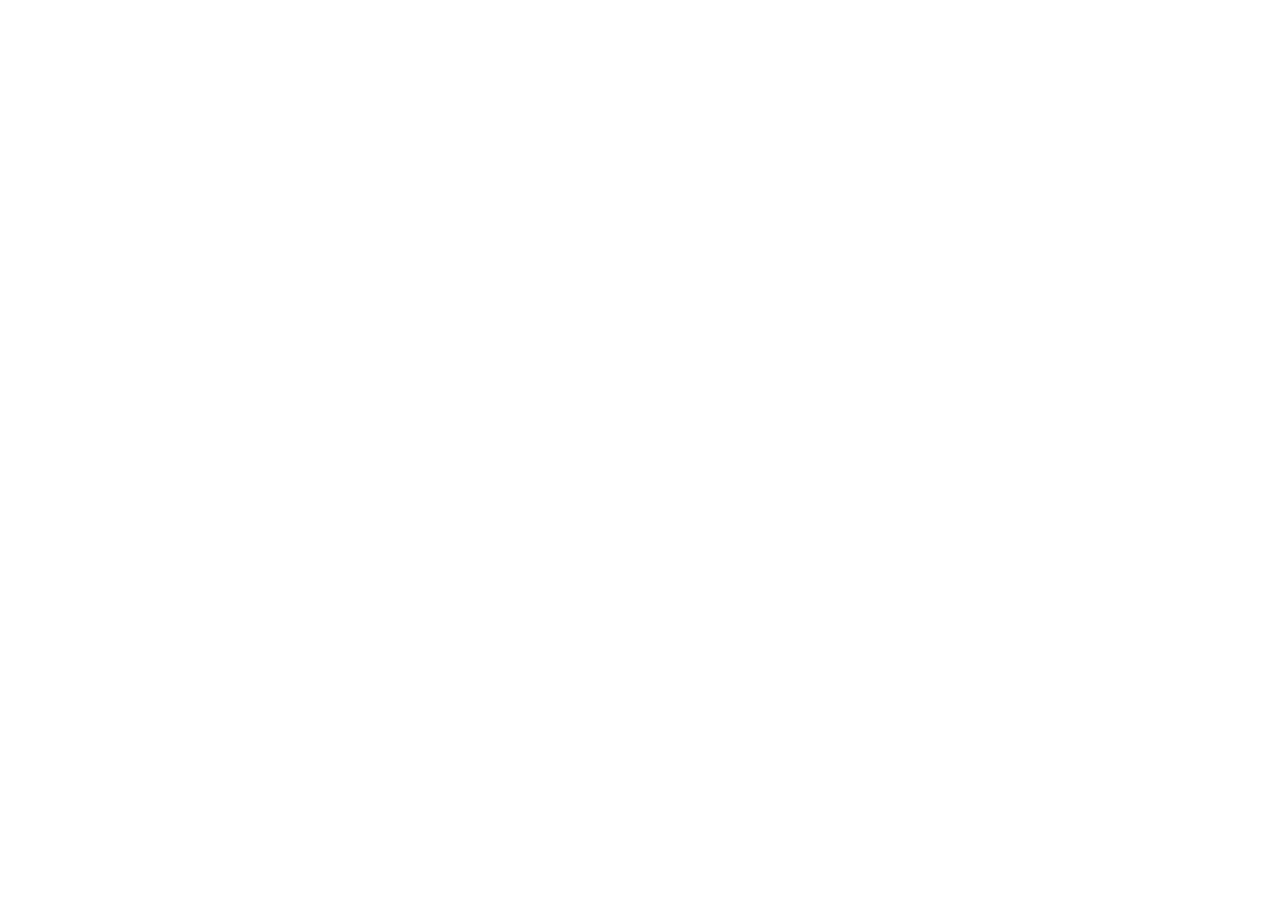
==== carreras.html @ c966fe12 "initial commit with basic HTML and CSS structure" ====
<!doctype html>
<html lang="en">
  <head>
    <meta charset="UTF-8" />
    <meta name="viewport" content="width=device-width, initial-scale=1.0" />
    <title>Carreras</title>
    <link rel="stylesheet" href="assets/css/carreras.css" />
    <link
      href="https://cdn.jsdelivr.net/npm/bootstrap@5.3.8/dist/css/bootstrap.min.css"
      rel="stylesheet"
      integrity="sha384-sRIl4kxILFvY47J16cr9ZwB07vP4J8+LH7qKQnuqkuIAvNWLzeN8tE5YBujZqJLB"
      crossorigin="anonymous"
    />
  </head>
  <body></body>
</html>
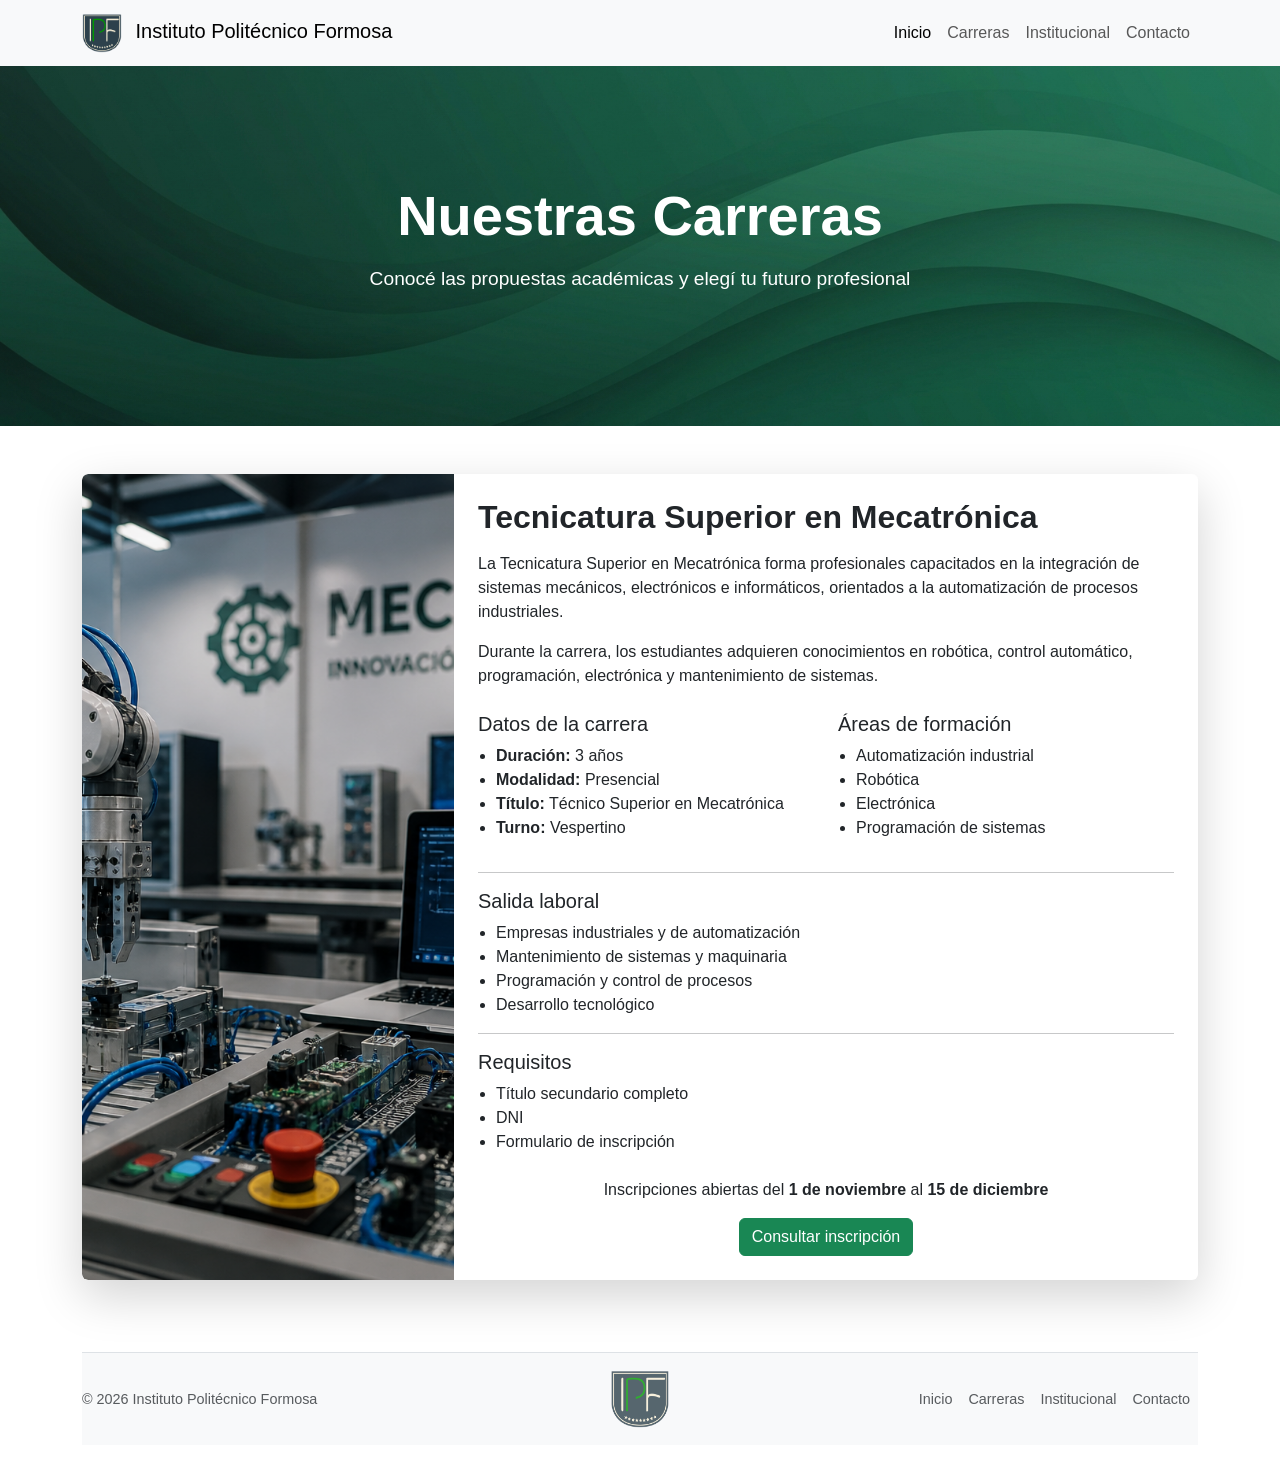
==== commit 088e9d62: "feat(carreras): add careers page with detailed sections and styled card" ====
--- a/carreras.html
+++ b/carreras.html
@@ -3,6 +3,7 @@
   <head>
     <meta charset="UTF-8" />
     <meta name="viewport" content="width=device-width, initial-scale=1.0" />
+    <link rel="icon" href="assets/img/logosolo.png" type="image/png" />
     <title>Carreras</title>
     <link rel="stylesheet" href="assets/css/carreras.css" />
     <link
@@ -12,5 +13,205 @@
       crossorigin="anonymous"
     />
   </head>
-  <body></body>
+  <body>
+    <header>
+      <nav class="navbar navbar-expand-lg navbar-light bg-light">
+        <div class="container">
+          <a class="navbar-brand" href="index.html">
+            <img
+              src="assets/img/logosolo.png"
+              alt="Logo Instituto"
+              width="40"
+              height="40"
+              class="me-2"
+            />
+            Instituto Politécnico Formosa</a
+          >
+
+          <button
+            class="navbar-toggler"
+            type="button"
+            data-bs-toggle="collapse"
+            data-bs-target="#menu"
+          >
+            <span class="navbar-toggler-icon"></span>
+          </button>
+
+          <div class="collapse navbar-collapse" id="menu">
+            <ul class="navbar-nav ms-auto">
+              <li class="nav-item">
+                <a class="nav-link active" href="index.html">Inicio</a>
+              </li>
+              <li class="nav-item">
+                <a class="nav-link" href="carreras.html">Carreras</a>
+              </li>
+              <li class="nav-item">
+                <a class="nav-link" href="institucional.html">Institucional</a>
+              </li>
+              <li class="nav-item">
+                <a class="nav-link" href="contacto.html">Contacto</a>
+              </li>
+            </ul>
+          </div>
+        </div>
+      </nav>
+    </header>
+
+    <main>
+      <section
+        class="hero-carreras d-flex align-items-center justify-content-center text-center"
+      >
+        <div>
+          <h1 class="display-4 fw-bold">Nuestras Carreras</h1>
+          <p class="lead mt-3">
+            Conocé las propuestas académicas y elegí tu futuro profesional
+          </p>
+        </div>
+      </section>
+
+      <section class="py-5" id="mecatronica">
+        <div class="container">
+          <div class="card carrera-detalle shadow-lg border-0">
+            <div class="row g-0">
+              <!-- Imagen -->
+              <div class="col-md-4">
+                <img
+                  src="assets/img/mecatronica.png"
+                  class="img-fluid h-100 object-fit-cover rounded-start"
+                  alt="Mecatrónica"
+                />
+              </div>
+
+              <!-- Contenido -->
+              <div class="col-md-8">
+                <div class="card-body p-4">
+                  <h2 class="mb-3">Tecnicatura Superior en Mecatrónica</h2>
+
+                  <p>
+                    La Tecnicatura Superior en Mecatrónica forma profesionales
+                    capacitados en la integración de sistemas mecánicos,
+                    electrónicos e informáticos, orientados a la automatización
+                    de procesos industriales.
+                  </p>
+
+                  <p>
+                    Durante la carrera, los estudiantes adquieren conocimientos
+                    en robótica, control automático, programación, electrónica y
+                    mantenimiento de sistemas.
+                  </p>
+
+                  <div class="row mt-4">
+                    <div class="col-md-6">
+                      <h5>Datos de la carrera</h5>
+                      <ul>
+                        <li><strong>Duración:</strong> 3 años</li>
+                        <li><strong>Modalidad:</strong> Presencial</li>
+                        <li>
+                          <strong>Título:</strong> Técnico Superior en
+                          Mecatrónica
+                        </li>
+                        <li><strong>Turno:</strong> Vespertino</li>
+                      </ul>
+                    </div>
+
+                    <div class="col-md-6">
+                      <h5>Áreas de formación</h5>
+                      <ul>
+                        <li>Automatización industrial</li>
+                        <li>Robótica</li>
+                        <li>Electrónica</li>
+                        <li>Programación de sistemas</li>
+                      </ul>
+                    </div>
+                  </div>
+
+                  <hr />
+
+                  <h5>Salida laboral</h5>
+                  <ul>
+                    <li>Empresas industriales y de automatización</li>
+                    <li>Mantenimiento de sistemas y maquinaria</li>
+                    <li>Programación y control de procesos</li>
+                    <li>Desarrollo tecnológico</li>
+                  </ul>
+
+                  <hr />
+
+                  <h5>Requisitos</h5>
+                  <ul>
+                    <li>Título secundario completo</li>
+                    <li>DNI</li>
+                    <li>Formulario de inscripción</li>
+                  </ul>
+
+                  <div class="text-center mt-4">
+                    <p>
+                      Inscripciones abiertas del
+                      <strong>1 de noviembre</strong> al
+                      <strong>15 de diciembre</strong>
+                    </p>
+
+                    <a href="contacto.html" class="btn btn-success">
+                      Consultar inscripción
+                    </a>
+                  </div>
+                </div>
+              </div>
+            </div>
+          </div>
+        </div>
+      </section>
+    </main>
+
+    <div class="container">
+      <footer
+        class="d-flex flex-wrap justify-content-between align-items-center py-3 my-4 border-top"
+      >
+        <p class="col-md-4 mb-0 text-body-secondary">
+          © 2026 Instituto Politécnico Formosa
+        </p>
+        <a
+          href="index.html"
+          class="col-md-4 d-flex align-items-center justify-content-center mb-3 mb-md-0 me-md-auto link-body-emphasis text-decoration-none"
+          aria-label="Bootstrap"
+        >
+          <img
+            src="assets/img/logosolo.png"
+            alt="Logo Instituto"
+            width="60"
+            height="60"
+          />
+        </a>
+        <ul class="nav col-md-4 justify-content-end">
+          <li class="nav-item">
+            <a href="index.html" class="nav-link px-2 text-body-secondary"
+              >Inicio</a
+            >
+          </li>
+          <li class="nav-item">
+            <a href="carreras.html" class="nav-link px-2 text-body-secondary"
+              >Carreras</a
+            >
+          </li>
+          <li class="nav-item">
+            <a
+              href="institucional.html"
+              class="nav-link px-2 text-body-secondary"
+              >Institucional</a
+            >
+          </li>
+          <li class="nav-item">
+            <a href="contacto.html" class="nav-link px-2 text-body-secondary"
+              >Contacto</a
+            >
+          </li>
+        </ul>
+      </footer>
+    </div>
+    <script
+      src="https://cdn.jsdelivr.net/npm/bootstrap@5.3.8/dist/js/bootstrap.bundle.min.js"
+      integrity="sha384-FKyoEForCGlyvwx9Hj09JcYn3nv7wiPVlz7YYwJrWVcXK/BmnVDxM+D2scQbITxI"
+      crossorigin="anonymous"
+    ></script>
+  </body>
 </html>
--- a/assets/css/carreras.css
+++ b/assets/css/carreras.css
@@ -0,0 +1,79 @@
+* {
+  font-family: Verdana, Geneva, Tahoma, sans-serif;
+}
+
+html,
+body {
+  height: 100%;
+}
+
+body {
+  display: flex;
+  flex-direction: column;
+}
+
+main {
+  flex: 1;
+}
+
+footer {
+  background-color: #f8f9fa;
+  font-size: 0.9rem;
+}
+
+footer p {
+  margin: 0;
+}
+
+footer .nav-link {
+  transition: color 0.3s ease;
+}
+
+footer img {
+  opacity: 0.8;
+  transition:
+    opacity 0.3s ease,
+    transform 0.3s ease;
+}
+
+footer img:hover {
+  opacity: 1;
+  transform: scale(1.05);
+}
+
+.hero-carreras h1 {
+  font-weight: bold;
+}
+
+.hero-carreras p {
+  font-size: 1.2rem;
+}
+
+.hero-carreras {
+  min-height: 40vh;
+  background:
+    linear-gradient(rgba(255, 255, 255, 0.067), rgba(138, 138, 138, 0.073)),
+    url("../img/fondo-verde.png") center/cover;
+  color: white;
+}
+
+.carrera-detalle {
+  border-radius: 16px;
+  overflow: hidden;
+}
+
+.carrera-detalle img {
+  transition: transform 0.4s ease;
+}
+
+.carrera-detalle:hover img {
+  transform: scale(1.01);
+}
+
+.carrera-detalle h2 {
+  font-weight: bold;
+}
+
+.carrera-detalle ul {
+  padding-left: 18px;
+}
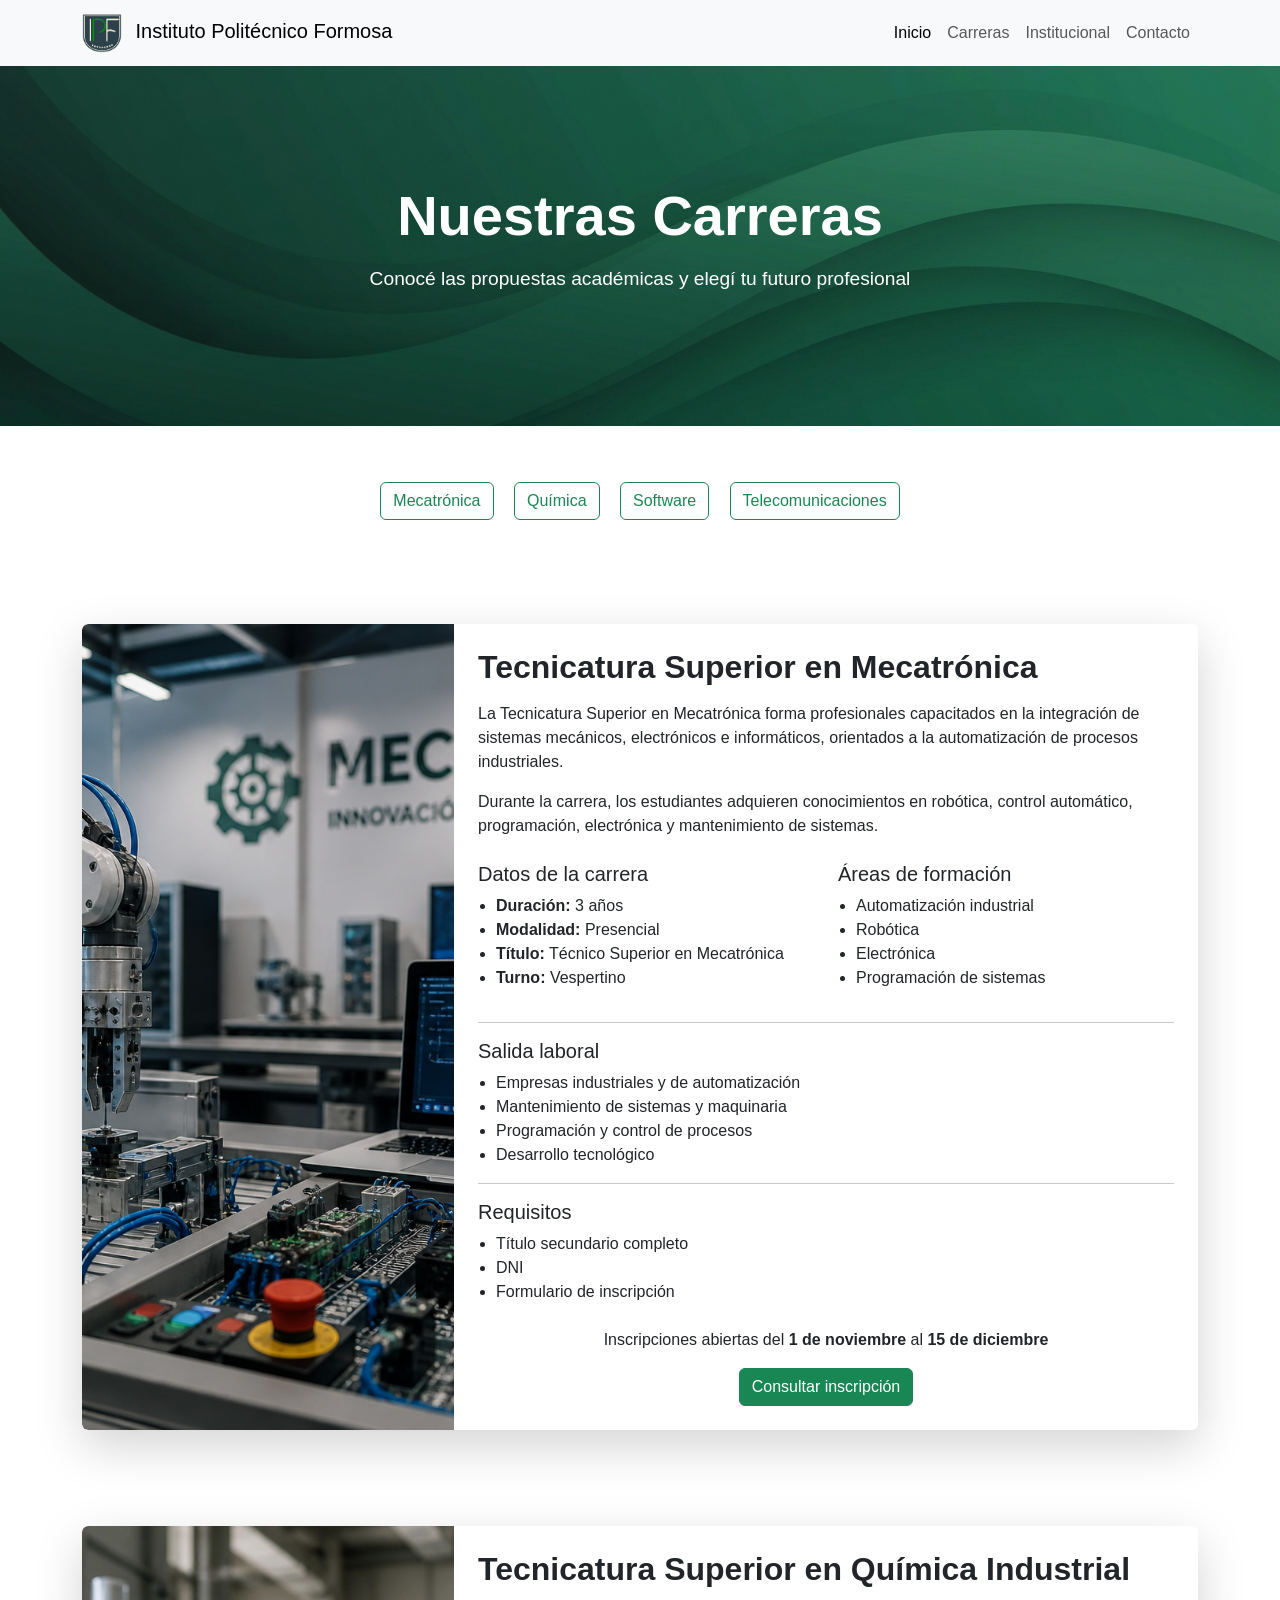
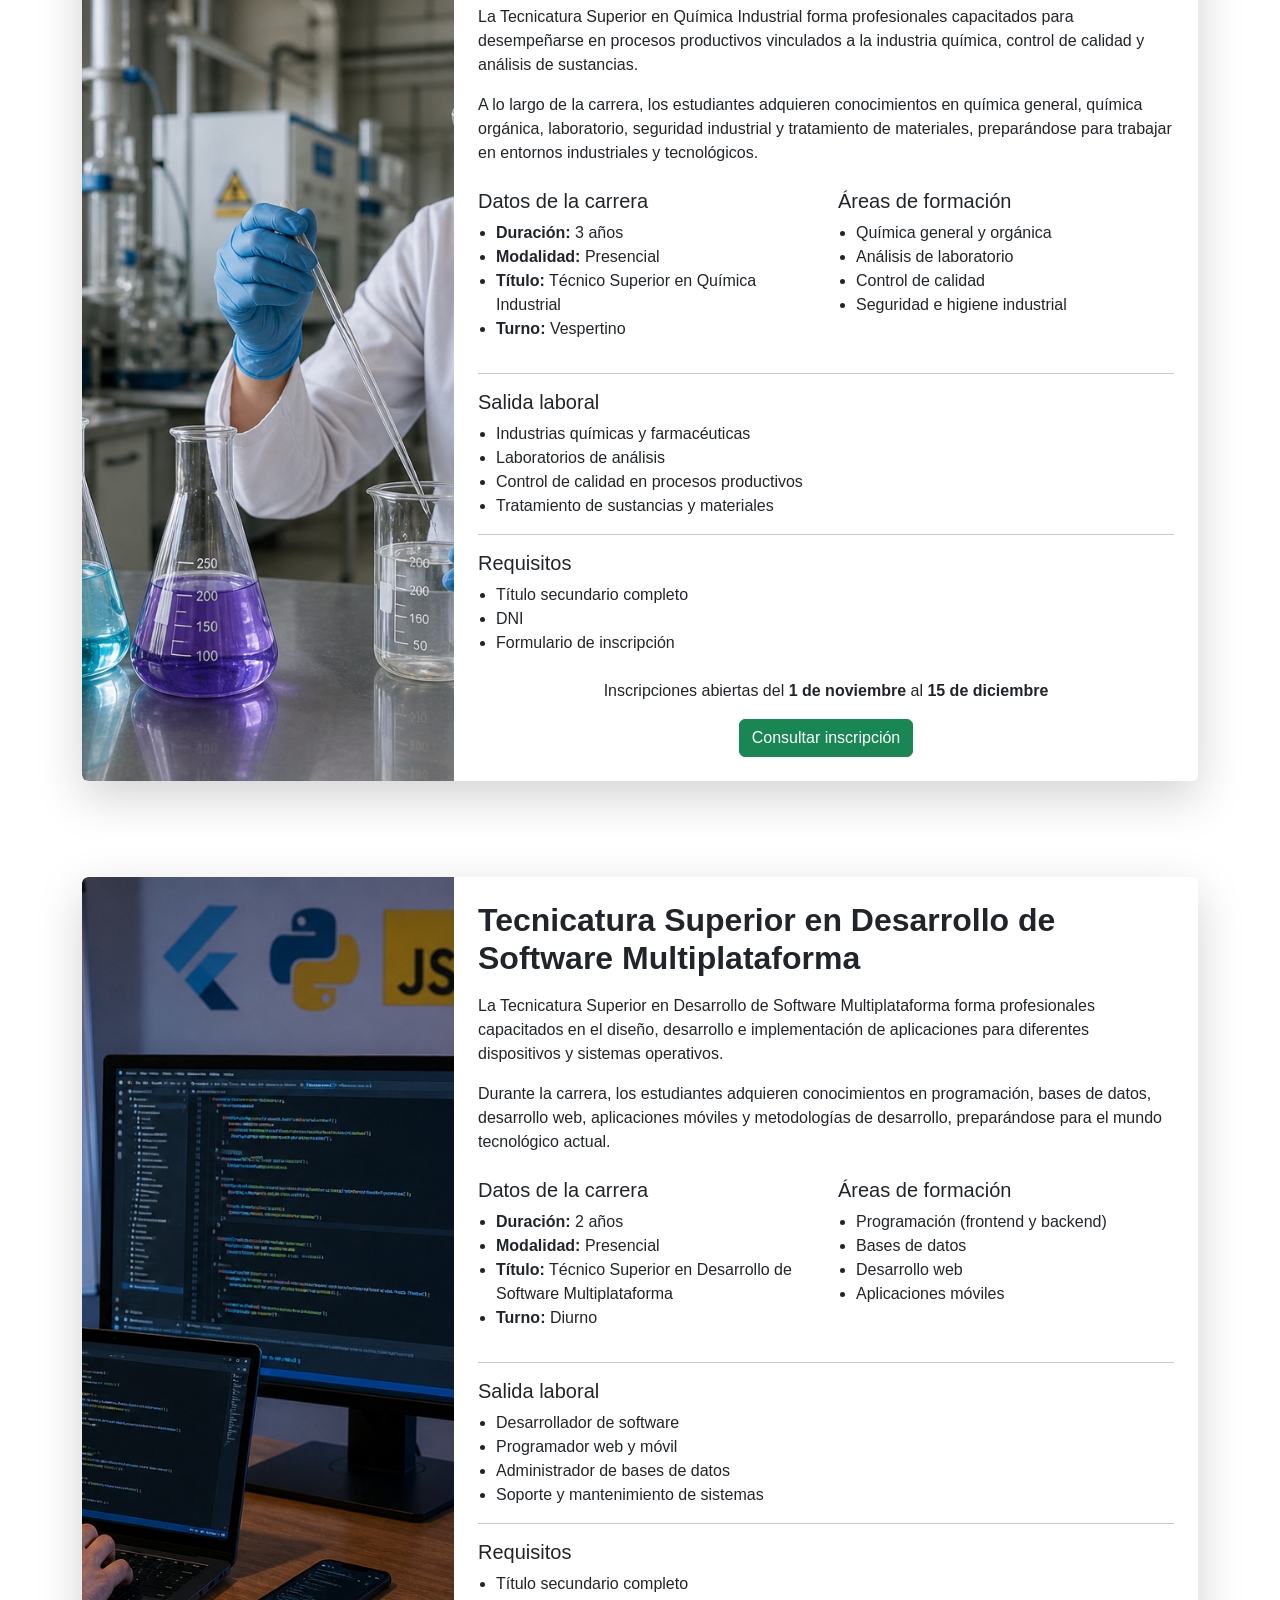
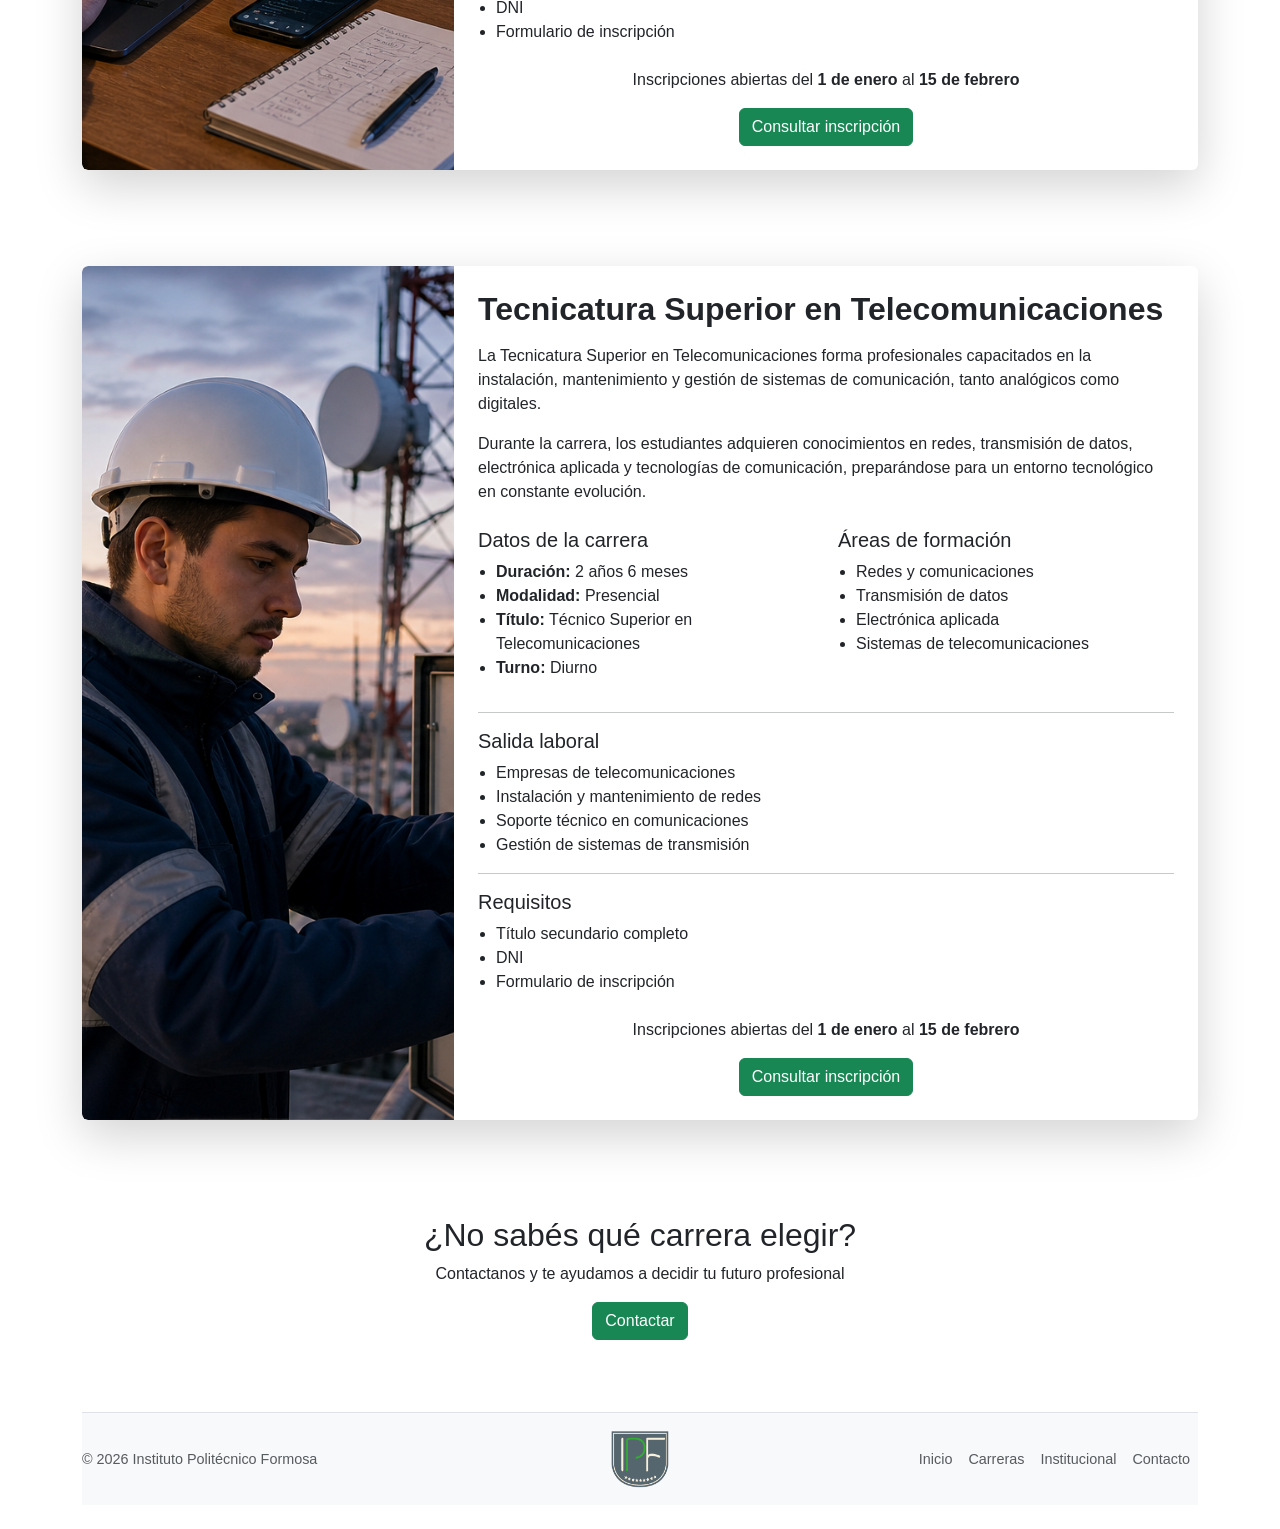
==== commit 7f4bd4af: "feat(carreras): add career cards, styles, and contact link" ====
--- a/carreras.html
+++ b/carreras.html
@@ -69,6 +69,17 @@
         </div>
       </section>
 
+      <div class="text-center my-5">
+        <a href="#mecatronica" class="btn btn-outline-success m-2"
+          >Mecatrónica</a
+        >
+        <a href="#quimica" class="btn btn-outline-success m-2">Química</a>
+        <a href="#software" class="btn btn-outline-success m-2">Software</a>
+        <a href="#telecomunicaciones" class="btn btn-outline-success m-2"
+          >Telecomunicaciones</a
+        >
+      </div>
+
       <section class="py-5" id="mecatronica">
         <div class="container">
           <div class="card carrera-detalle shadow-lg border-0">
@@ -160,6 +171,302 @@
             </div>
           </div>
         </div>
+      </section>
+
+      <section class="py-5" id="quimica">
+        <div class="container">
+          <div class="card carrera-detalle shadow-lg border-0">
+            <div class="row g-0">
+              <!-- Imagen -->
+              <div class="col-md-4">
+                <img
+                  src="assets/img/quimica.png"
+                  class="img-fluid h-100 object-fit-cover rounded-start"
+                  alt="Química Industrial"
+                />
+              </div>
+
+              <!-- Contenido -->
+              <div class="col-md-8">
+                <div class="card-body p-4">
+                  <h2 class="mb-3">
+                    Tecnicatura Superior en Química Industrial
+                  </h2>
+
+                  <p>
+                    La Tecnicatura Superior en Química Industrial forma
+                    profesionales capacitados para desempeñarse en procesos
+                    productivos vinculados a la industria química, control de
+                    calidad y análisis de sustancias.
+                  </p>
+
+                  <p>
+                    A lo largo de la carrera, los estudiantes adquieren
+                    conocimientos en química general, química orgánica,
+                    laboratorio, seguridad industrial y tratamiento de
+                    materiales, preparándose para trabajar en entornos
+                    industriales y tecnológicos.
+                  </p>
+
+                  <div class="row mt-4">
+                    <div class="col-md-6">
+                      <h5>Datos de la carrera</h5>
+                      <ul>
+                        <li><strong>Duración:</strong> 3 años</li>
+                        <li><strong>Modalidad:</strong> Presencial</li>
+                        <li>
+                          <strong>Título:</strong> Técnico Superior en Química
+                          Industrial
+                        </li>
+                        <li><strong>Turno:</strong> Vespertino</li>
+                      </ul>
+                    </div>
+
+                    <div class="col-md-6">
+                      <h5>Áreas de formación</h5>
+                      <ul>
+                        <li>Química general y orgánica</li>
+                        <li>Análisis de laboratorio</li>
+                        <li>Control de calidad</li>
+                        <li>Seguridad e higiene industrial</li>
+                      </ul>
+                    </div>
+                  </div>
+
+                  <hr />
+
+                  <h5>Salida laboral</h5>
+                  <ul>
+                    <li>Industrias químicas y farmacéuticas</li>
+                    <li>Laboratorios de análisis</li>
+                    <li>Control de calidad en procesos productivos</li>
+                    <li>Tratamiento de sustancias y materiales</li>
+                  </ul>
+
+                  <hr />
+
+                  <h5>Requisitos</h5>
+                  <ul>
+                    <li>Título secundario completo</li>
+                    <li>DNI</li>
+                    <li>Formulario de inscripción</li>
+                  </ul>
+
+                  <div class="text-center mt-4">
+                    <p>
+                      Inscripciones abiertas del
+                      <strong>1 de noviembre</strong> al
+                      <strong>15 de diciembre</strong>
+                    </p>
+
+                    <a href="contacto.html" class="btn btn-success">
+                      Consultar inscripción
+                    </a>
+                  </div>
+                </div>
+              </div>
+            </div>
+          </div>
+        </div>
+      </section>
+
+      <section class="py-5" id="software">
+        <div class="container">
+          <div class="card carrera-detalle shadow-lg border-0">
+            <div class="row g-0">
+              <!-- Imagen -->
+              <div class="col-md-4">
+                <img
+                  src="assets/img/software.png"
+                  class="img-fluid h-100 object-fit-cover rounded-start"
+                  alt="Desarrollo de Software"
+                />
+              </div>
+
+              <!-- Contenido -->
+              <div class="col-md-8">
+                <div class="card-body p-4">
+                  <h2 class="mb-3">
+                    Tecnicatura Superior en Desarrollo de Software
+                    Multiplataforma
+                  </h2>
+
+                  <p>
+                    La Tecnicatura Superior en Desarrollo de Software
+                    Multiplataforma forma profesionales capacitados en el
+                    diseño, desarrollo e implementación de aplicaciones para
+                    diferentes dispositivos y sistemas operativos.
+                  </p>
+
+                  <p>
+                    Durante la carrera, los estudiantes adquieren conocimientos
+                    en programación, bases de datos, desarrollo web,
+                    aplicaciones móviles y metodologías de desarrollo,
+                    preparándose para el mundo tecnológico actual.
+                  </p>
+
+                  <div class="row mt-4">
+                    <div class="col-md-6">
+                      <h5>Datos de la carrera</h5>
+                      <ul>
+                        <li><strong>Duración:</strong> 2 años</li>
+                        <li><strong>Modalidad:</strong> Presencial</li>
+                        <li>
+                          <strong>Título:</strong> Técnico Superior en
+                          Desarrollo de Software Multiplataforma
+                        </li>
+                        <li><strong>Turno:</strong> Diurno</li>
+                      </ul>
+                    </div>
+
+                    <div class="col-md-6">
+                      <h5>Áreas de formación</h5>
+                      <ul>
+                        <li>Programación (frontend y backend)</li>
+                        <li>Bases de datos</li>
+                        <li>Desarrollo web</li>
+                        <li>Aplicaciones móviles</li>
+                      </ul>
+                    </div>
+                  </div>
+
+                  <hr />
+
+                  <h5>Salida laboral</h5>
+                  <ul>
+                    <li>Desarrollador de software</li>
+                    <li>Programador web y móvil</li>
+                    <li>Administrador de bases de datos</li>
+                    <li>Soporte y mantenimiento de sistemas</li>
+                  </ul>
+
+                  <hr />
+
+                  <h5>Requisitos</h5>
+                  <ul>
+                    <li>Título secundario completo</li>
+                    <li>DNI</li>
+                    <li>Formulario de inscripción</li>
+                  </ul>
+
+                  <div class="text-center mt-4">
+                    <p>
+                      Inscripciones abiertas del
+                      <strong>1 de enero</strong> al
+                      <strong>15 de febrero</strong>
+                    </p>
+
+                    <a href="contacto.html" class="btn btn-success">
+                      Consultar inscripción
+                    </a>
+                  </div>
+                </div>
+              </div>
+            </div>
+          </div>
+        </div>
+      </section>
+
+      <section class="py-5" id="telecomunicaciones">
+        <div class="container">
+          <div class="card carrera-detalle shadow-lg border-0">
+            <div class="row g-0">
+              <!-- Imagen -->
+              <div class="col-md-4">
+                <img
+                  src="assets/img/telecomunicaciones.png"
+                  class="img-fluid h-100 object-fit-cover rounded-start"
+                  alt="Telecomunicaciones"
+                />
+              </div>
+
+              <!-- Contenido -->
+              <div class="col-md-8">
+                <div class="card-body p-4">
+                  <h2 class="mb-3">
+                    Tecnicatura Superior en Telecomunicaciones
+                  </h2>
+
+                  <p>
+                    La Tecnicatura Superior en Telecomunicaciones forma
+                    profesionales capacitados en la instalación, mantenimiento y
+                    gestión de sistemas de comunicación, tanto analógicos como
+                    digitales.
+                  </p>
+
+                  <p>
+                    Durante la carrera, los estudiantes adquieren conocimientos
+                    en redes, transmisión de datos, electrónica aplicada y
+                    tecnologías de comunicación, preparándose para un entorno
+                    tecnológico en constante evolución.
+                  </p>
+
+                  <div class="row mt-4">
+                    <div class="col-md-6">
+                      <h5>Datos de la carrera</h5>
+                      <ul>
+                        <li><strong>Duración:</strong> 2 años 6 meses</li>
+                        <li><strong>Modalidad:</strong> Presencial</li>
+                        <li>
+                          <strong>Título:</strong> Técnico Superior en
+                          Telecomunicaciones
+                        </li>
+                        <li><strong>Turno:</strong> Diurno</li>
+                      </ul>
+                    </div>
+
+                    <div class="col-md-6">
+                      <h5>Áreas de formación</h5>
+                      <ul>
+                        <li>Redes y comunicaciones</li>
+                        <li>Transmisión de datos</li>
+                        <li>Electrónica aplicada</li>
+                        <li>Sistemas de telecomunicaciones</li>
+                      </ul>
+                    </div>
+                  </div>
+
+                  <hr />
+
+                  <h5>Salida laboral</h5>
+                  <ul>
+                    <li>Empresas de telecomunicaciones</li>
+                    <li>Instalación y mantenimiento de redes</li>
+                    <li>Soporte técnico en comunicaciones</li>
+                    <li>Gestión de sistemas de transmisión</li>
+                  </ul>
+
+                  <hr />
+
+                  <h5>Requisitos</h5>
+                  <ul>
+                    <li>Título secundario completo</li>
+                    <li>DNI</li>
+                    <li>Formulario de inscripción</li>
+                  </ul>
+
+                  <div class="text-center mt-4">
+                    <p>
+                      Inscripciones abiertas del
+                      <strong>1 de enero</strong> al
+                      <strong>15 de febrero</strong>
+                    </p>
+
+                    <a href="contacto.html" class="btn btn-success">
+                      Consultar inscripción
+                    </a>
+                  </div>
+                </div>
+              </div>
+            </div>
+          </div>
+        </div>
+      </section>
+
+      <section class="text-center py-5">
+        <h2>¿No sabés qué carrera elegir?</h2>
+        <p>Contactanos y te ayudamos a decidir tu futuro profesional</p>
+        <a href="contacto.html" class="btn btn-success">Contactar</a>
       </section>
     </main>
 
--- a/assets/css/carreras.css
+++ b/assets/css/carreras.css
@@ -77,3 +77,8 @@
 .carrera-detalle ul {
   padding-left: 18px;
 }
+
+.carrera-detalle:hover {
+  transform: scale(1.02);
+  transition: 0.3s;
+}
